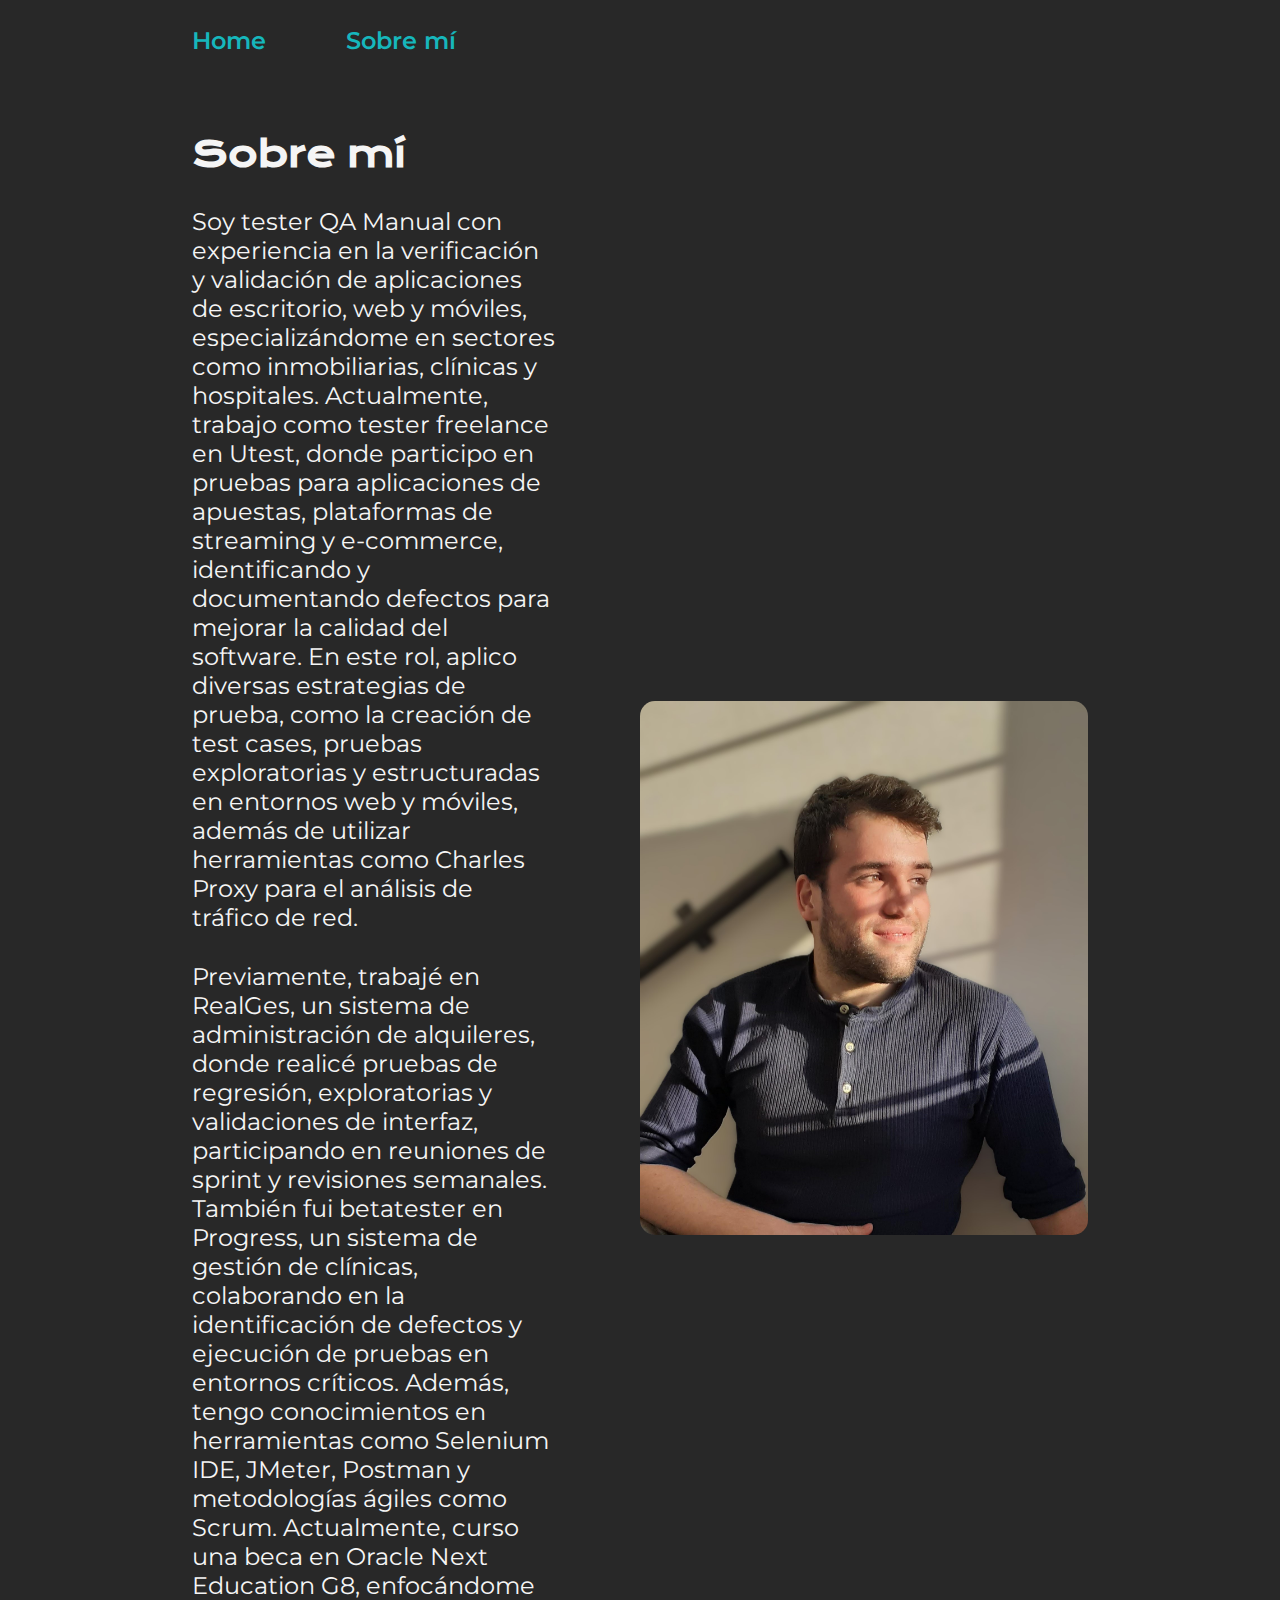
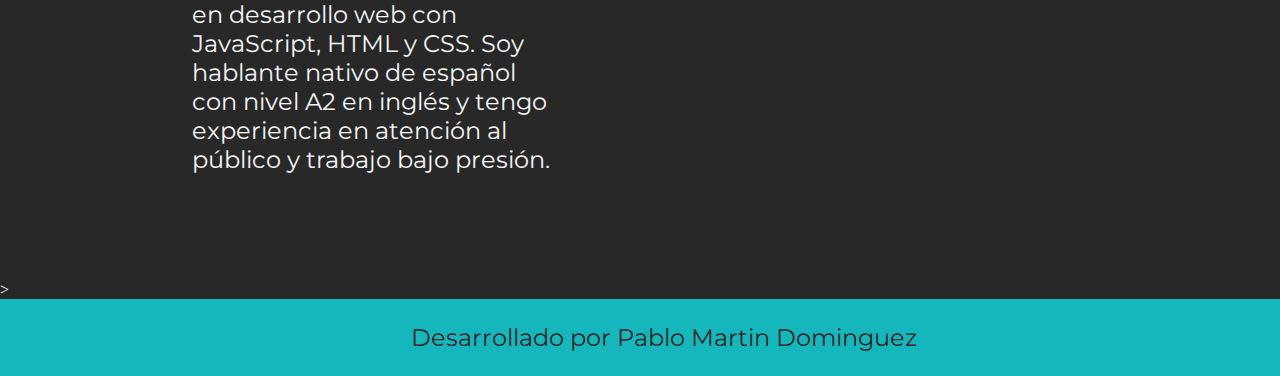
==== about.html @ 4b2387a6 "Portafolio Personal Pablo Martin Dominguez" ====
<!DOCTYPE html>
<html lang="es-ar">
<head>
    <meta charset="UTF-8">
    <meta name="viewport" content="width=device-width, initial-scale=1.0">
    <title>Sobre mí</title>
    <link rel="stylesheet" href="./styles/style.css">
</head>
<body>
    <header class="header">
        <nav class="header_menu">
            <a class="header_menu_link" href="index.html">Home</a>
            <a class="header_menu_link" href="about.html">Sobre mí</a>

        </nav>
    </header>
    <main class="presentacion">
        <section class="presentacion__contenido">
            <h1 class="presentacion__contenido__titulo">Sobre mí</h1>
            <p class="presentacion__contenido__texto">Soy tester QA Manual con experiencia en la verificación y validación de aplicaciones de escritorio, web y móviles, especializándome en sectores como inmobiliarias, clínicas y hospitales. Actualmente, trabajo como tester freelance en Utest, donde participo en pruebas para aplicaciones de apuestas, plataformas de streaming y e-commerce, identificando y documentando defectos para mejorar la calidad del software. En este rol, aplico diversas estrategias de prueba, como la creación de test cases, pruebas exploratorias y estructuradas en entornos web y móviles, además de utilizar herramientas como Charles Proxy para el análisis de tráfico de red.
                </p>
            <p class="presentacion__contenido__texto">Previamente, trabajé en RealGes, un sistema de administración de alquileres, donde realicé pruebas de regresión, exploratorias y validaciones de interfaz, participando en reuniones de sprint y revisiones semanales. También fui betatester en Progress, un sistema de gestión de clínicas, colaborando en la identificación de defectos y ejecución de pruebas en entornos críticos. Además, tengo conocimientos en herramientas como Selenium IDE, JMeter, Postman y metodologías ágiles como Scrum. Actualmente, curso una beca en Oracle Next Education G8, enfocándome en desarrollo web con JavaScript, HTML y CSS. Soy hablante nativo de español con nivel A2 en inglés y tengo experiencia en atención al público y trabajo bajo presión.
                </p>
        <div>
       </section>
            
        </div>
        <img src="./assets/Tester QA2.jpg" class="img" alt="Imagen de Pablo Dominguez Tester QA">

    </main>>
    <footer class="footer">
        <p>Desarrollado por Pablo Martin Dominguez</p>
   </footer>
</body>
</html>
---- styles/style.css ----
@import url('https://fonts.googleapis.com/css2?family=Krona+One&family=Montserrat:ital,wght@0,100..900;1,100..900&display=swap');

:root{
    --color-primario: #282828;
    --color-secundario: #f5f5f5;
    --color-terciario: #16b7bc;
    --color-hover: #4d605e;
    --fuente-montserrat: 'Montserrat', sans-serif;
    --fuente-krona: 'Krona One', sans-serif;
}

* {
    padding: 0;
    margin: 0;

}

body{
    box-sizing: border-box;
    background-color: var(--color-primario);
    color: var(--color-secundario);
}

header{
    font-family: 'Montserrat', sans-serif;
    font-size: 1.5rem;
    font-weight: 600;   
    padding: 2% 0% 0% 15%;
}

.header_menu{
    display: flex;
    gap: 80px;

}

.header_menu_link{
    font-family: var(--fuente-montserrat);
    font-size: 1.5rem;
    font-weight: 600;
    color: var(--color-terciario);
    text-decoration: none;
}

.presentacion {
    padding: 6% 15%;
    display: flex;
    align-items: center;
    justify-content: space-between;
    flex:1;
    gap: 85px;
}

.presentacion__contenido{
    width: 50%;
    display: flex;
    flex-direction: column;
    gap: 30px;
}

.presentacion__contenido__titulo{
    font-size: 2.25rem;
    font-family: var(--fuente-krona);
}

.titulo-destaque {
    color: var(--color-terciario); 
}

.presentacion__contenido__texto{
    font-size: 1.5rem;
    font-family: var(--fuente-montserrat);
}

.presentacion_enlaces{
    display: flex;
    justify-content: space-between;   
    flex-direction: column; 
    align-items: center;
    gap: 32px;
}

.presentacion_enlaces_link{
    width: 50%;
    text-align: center;
    padding: 21.5px 0;
    font-family: var(--fuente-montserrat);
    text-decoration: none;
    border-radius: 8px;
    font-size: 1.5rem;
    font-weight: 600;
    color:var(--color-secundario);
    border: 3px solid var(--color-terciario);
    display: flex;
    justify-content: center;
    gap: 10px;
    ;
}

.presentacion_enlaces_link:hover{
    background-color: var(--color-hover);

}

.presentacion_enlaces_subtitulos{
    font-family: var(--fuente-krona);
    font-size: 1.5rem;
    font-weight: 400;
}

.img {
    width: 50%;
    border-radius: 15px;
} 

  .footer{
    background-color: var(--color-terciario);
    padding: 1.5rem;
    text-align: center;
    color: var(--color-primario);
    font-family: var(--fuente-montserrat);
    font-size: 1.5rem;
    font-weight: 400;
    width: 100%;
  }

@media (max-width: 1200px) {

    .header{
        padding: 10%;
    }

    .header_menu{
        justify-content: center;
    }

    .presentacion{
        flex-direction: column-reverse;
        padding: 5%;
    }

    .presentacion__contenido{
        width: auto;
    }
}
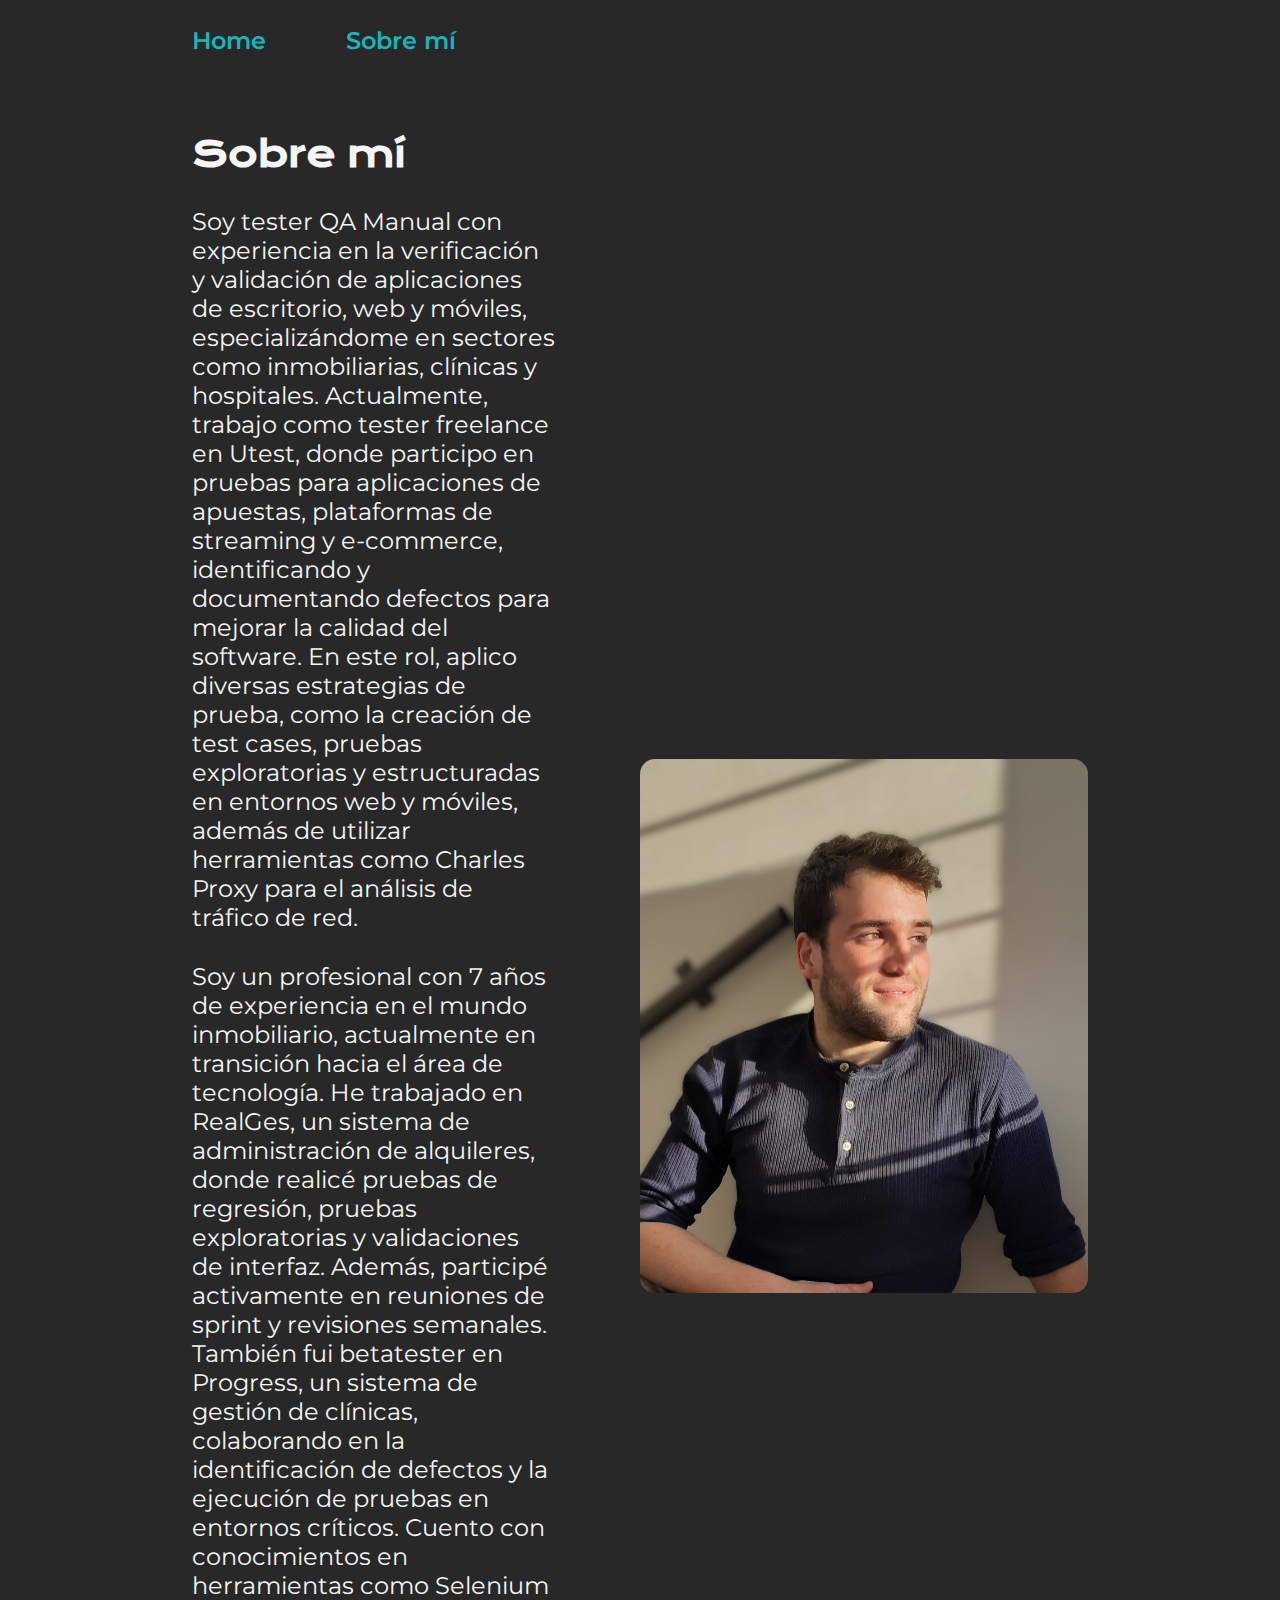
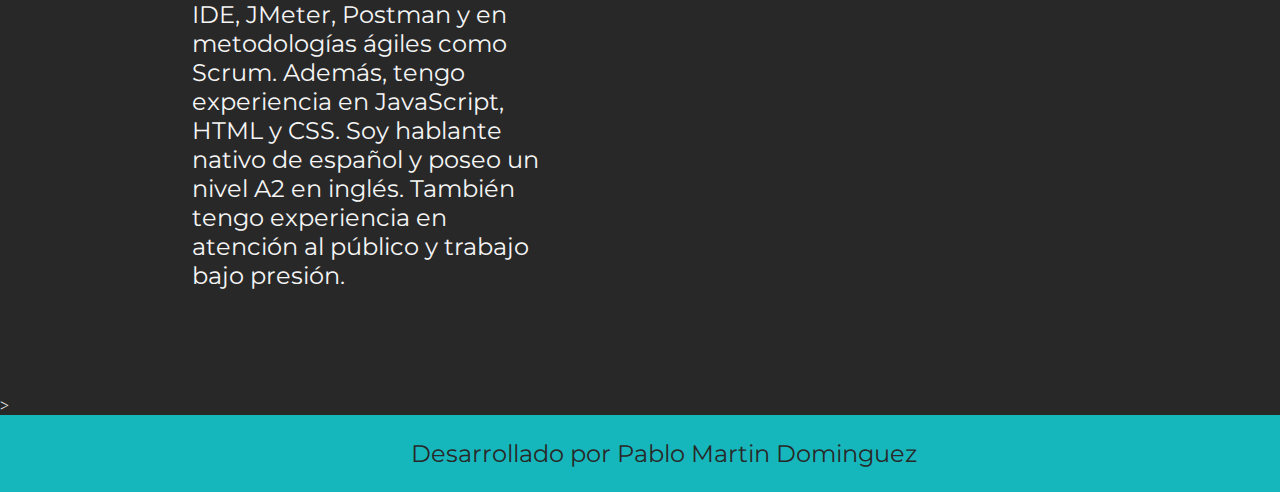
==== commit 404fb37f: "Update about.html" ====
--- a/about.html
+++ b/about.html
@@ -19,7 +19,9 @@
             <h1 class="presentacion__contenido__titulo">Sobre mí</h1>
             <p class="presentacion__contenido__texto">Soy tester QA Manual con experiencia en la verificación y validación de aplicaciones de escritorio, web y móviles, especializándome en sectores como inmobiliarias, clínicas y hospitales. Actualmente, trabajo como tester freelance en Utest, donde participo en pruebas para aplicaciones de apuestas, plataformas de streaming y e-commerce, identificando y documentando defectos para mejorar la calidad del software. En este rol, aplico diversas estrategias de prueba, como la creación de test cases, pruebas exploratorias y estructuradas en entornos web y móviles, además de utilizar herramientas como Charles Proxy para el análisis de tráfico de red.
                 </p>
-            <p class="presentacion__contenido__texto">Previamente, trabajé en RealGes, un sistema de administración de alquileres, donde realicé pruebas de regresión, exploratorias y validaciones de interfaz, participando en reuniones de sprint y revisiones semanales. También fui betatester en Progress, un sistema de gestión de clínicas, colaborando en la identificación de defectos y ejecución de pruebas en entornos críticos. Además, tengo conocimientos en herramientas como Selenium IDE, JMeter, Postman y metodologías ágiles como Scrum. Actualmente, curso una beca en Oracle Next Education G8, enfocándome en desarrollo web con JavaScript, HTML y CSS. Soy hablante nativo de español con nivel A2 en inglés y tengo experiencia en atención al público y trabajo bajo presión.
+            <p class="presentacion__contenido__texto">Soy un profesional con 7 años de experiencia en el mundo inmobiliario, actualmente en transición hacia el área de tecnología. He trabajado en RealGes, un sistema de administración de alquileres, donde realicé pruebas de regresión, pruebas exploratorias y validaciones de interfaz. Además, participé activamente en reuniones de sprint y revisiones semanales. También fui betatester en Progress, un sistema de gestión de clínicas, colaborando en la identificación de defectos y la ejecución de pruebas en entornos críticos.
+Cuento con conocimientos en herramientas como Selenium IDE, JMeter, Postman y en metodologías ágiles como Scrum. Además, tengo experiencia en JavaScript, HTML y CSS.
+Soy hablante nativo de español y poseo un nivel A2 en inglés. También tengo experiencia en atención al público y trabajo bajo presión.
                 </p>
         <div>
        </section>
@@ -32,4 +34,4 @@
         <p>Desarrollado por Pablo Martin Dominguez</p>
    </footer>
 </body>
-</html>+</html>
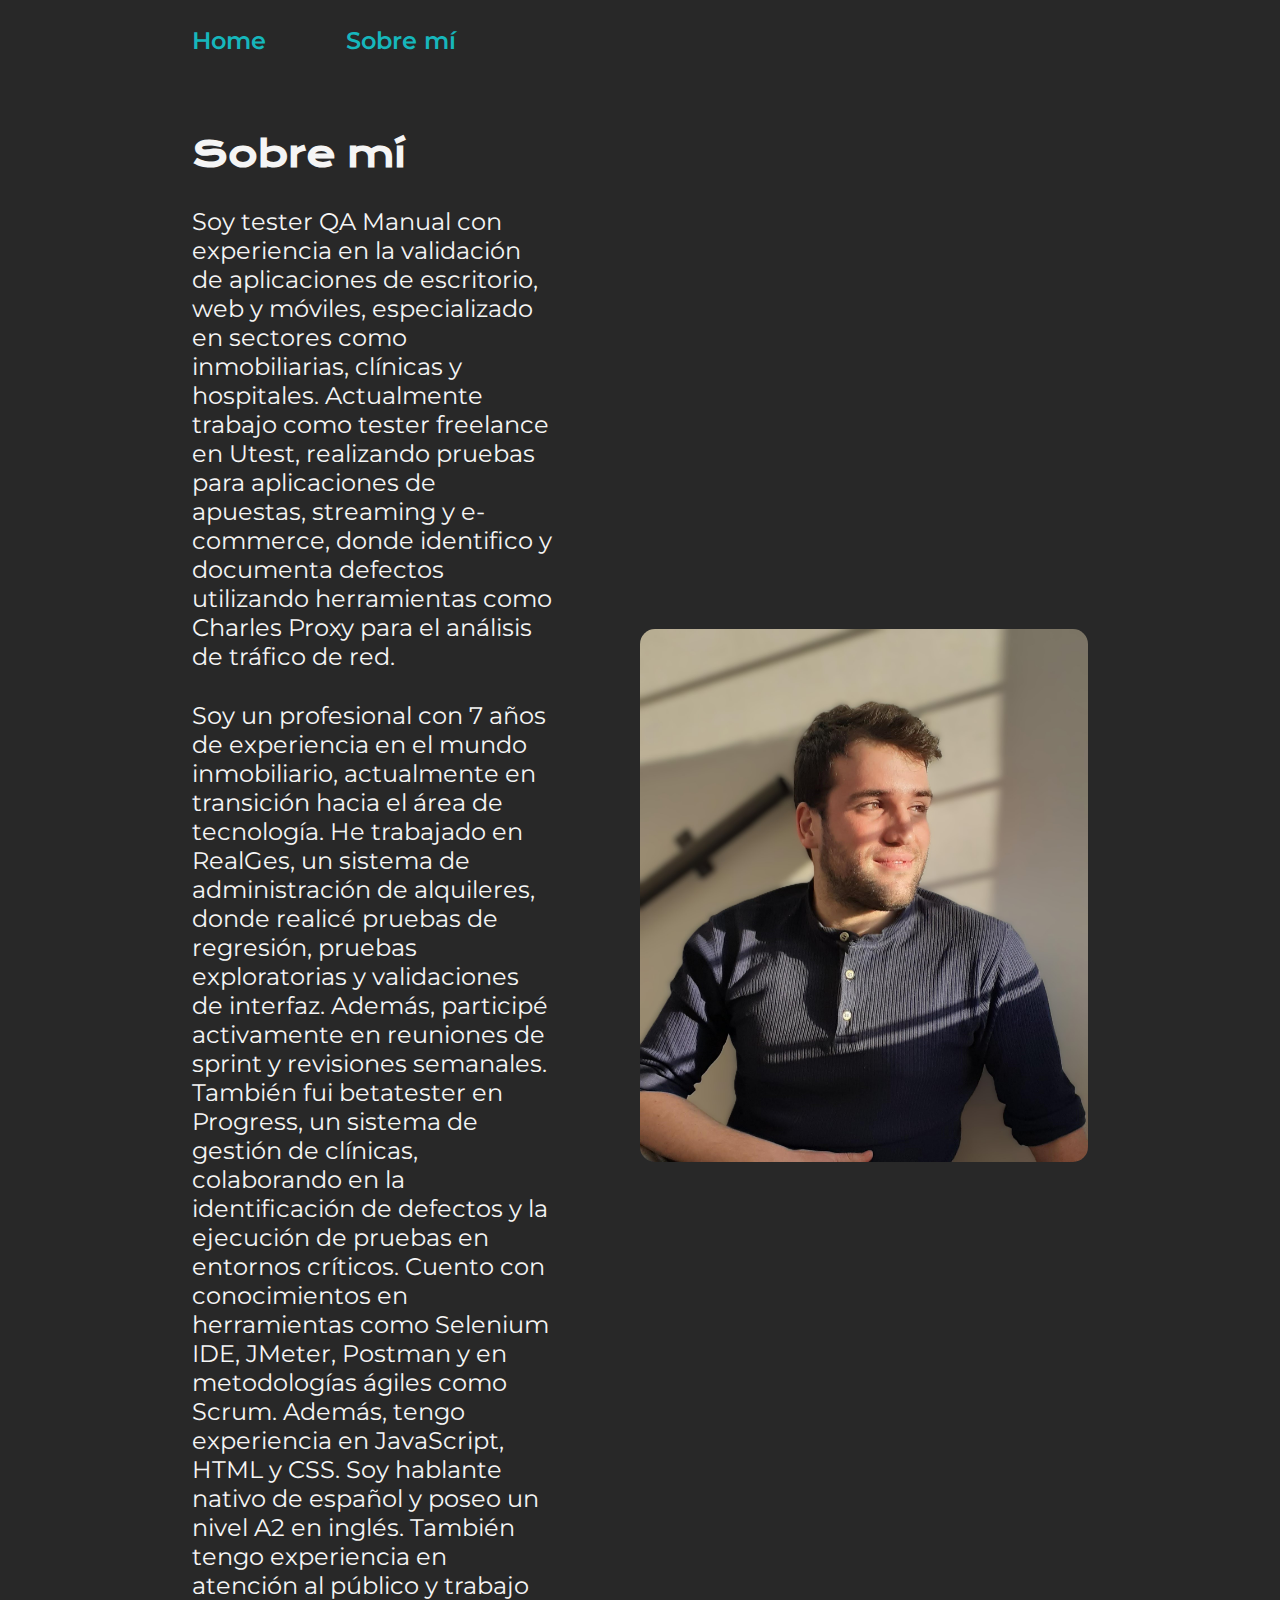
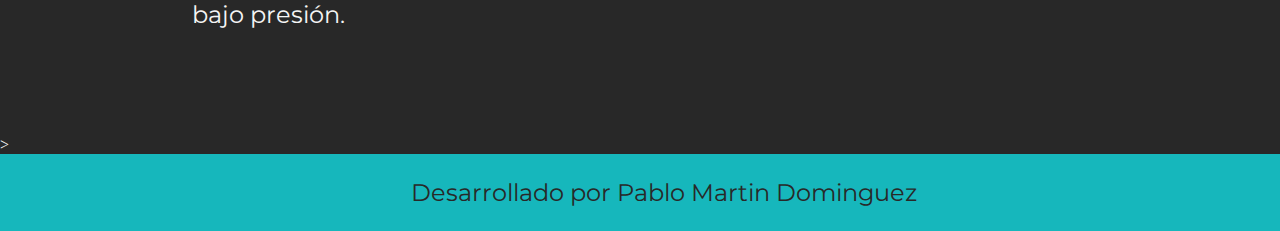
==== commit 5dfb8503: "Update about.html" ====
--- a/about.html
+++ b/about.html
@@ -17,7 +17,7 @@
     <main class="presentacion">
         <section class="presentacion__contenido">
             <h1 class="presentacion__contenido__titulo">Sobre mí</h1>
-            <p class="presentacion__contenido__texto">Soy tester QA Manual con experiencia en la verificación y validación de aplicaciones de escritorio, web y móviles, especializándome en sectores como inmobiliarias, clínicas y hospitales. Actualmente, trabajo como tester freelance en Utest, donde participo en pruebas para aplicaciones de apuestas, plataformas de streaming y e-commerce, identificando y documentando defectos para mejorar la calidad del software. En este rol, aplico diversas estrategias de prueba, como la creación de test cases, pruebas exploratorias y estructuradas en entornos web y móviles, además de utilizar herramientas como Charles Proxy para el análisis de tráfico de red.
+            <p class="presentacion__contenido__texto">Soy tester QA Manual con experiencia en la validación de aplicaciones de escritorio, web y móviles, especializado en sectores como inmobiliarias, clínicas y hospitales. Actualmente trabajo como tester freelance en Utest, realizando pruebas para aplicaciones de apuestas, streaming y e-commerce, donde identifico y documenta defectos utilizando herramientas como Charles Proxy para el análisis de tráfico de red.
                 </p>
             <p class="presentacion__contenido__texto">Soy un profesional con 7 años de experiencia en el mundo inmobiliario, actualmente en transición hacia el área de tecnología. He trabajado en RealGes, un sistema de administración de alquileres, donde realicé pruebas de regresión, pruebas exploratorias y validaciones de interfaz. Además, participé activamente en reuniones de sprint y revisiones semanales. También fui betatester en Progress, un sistema de gestión de clínicas, colaborando en la identificación de defectos y la ejecución de pruebas en entornos críticos.
 Cuento con conocimientos en herramientas como Selenium IDE, JMeter, Postman y en metodologías ágiles como Scrum. Además, tengo experiencia en JavaScript, HTML y CSS.
